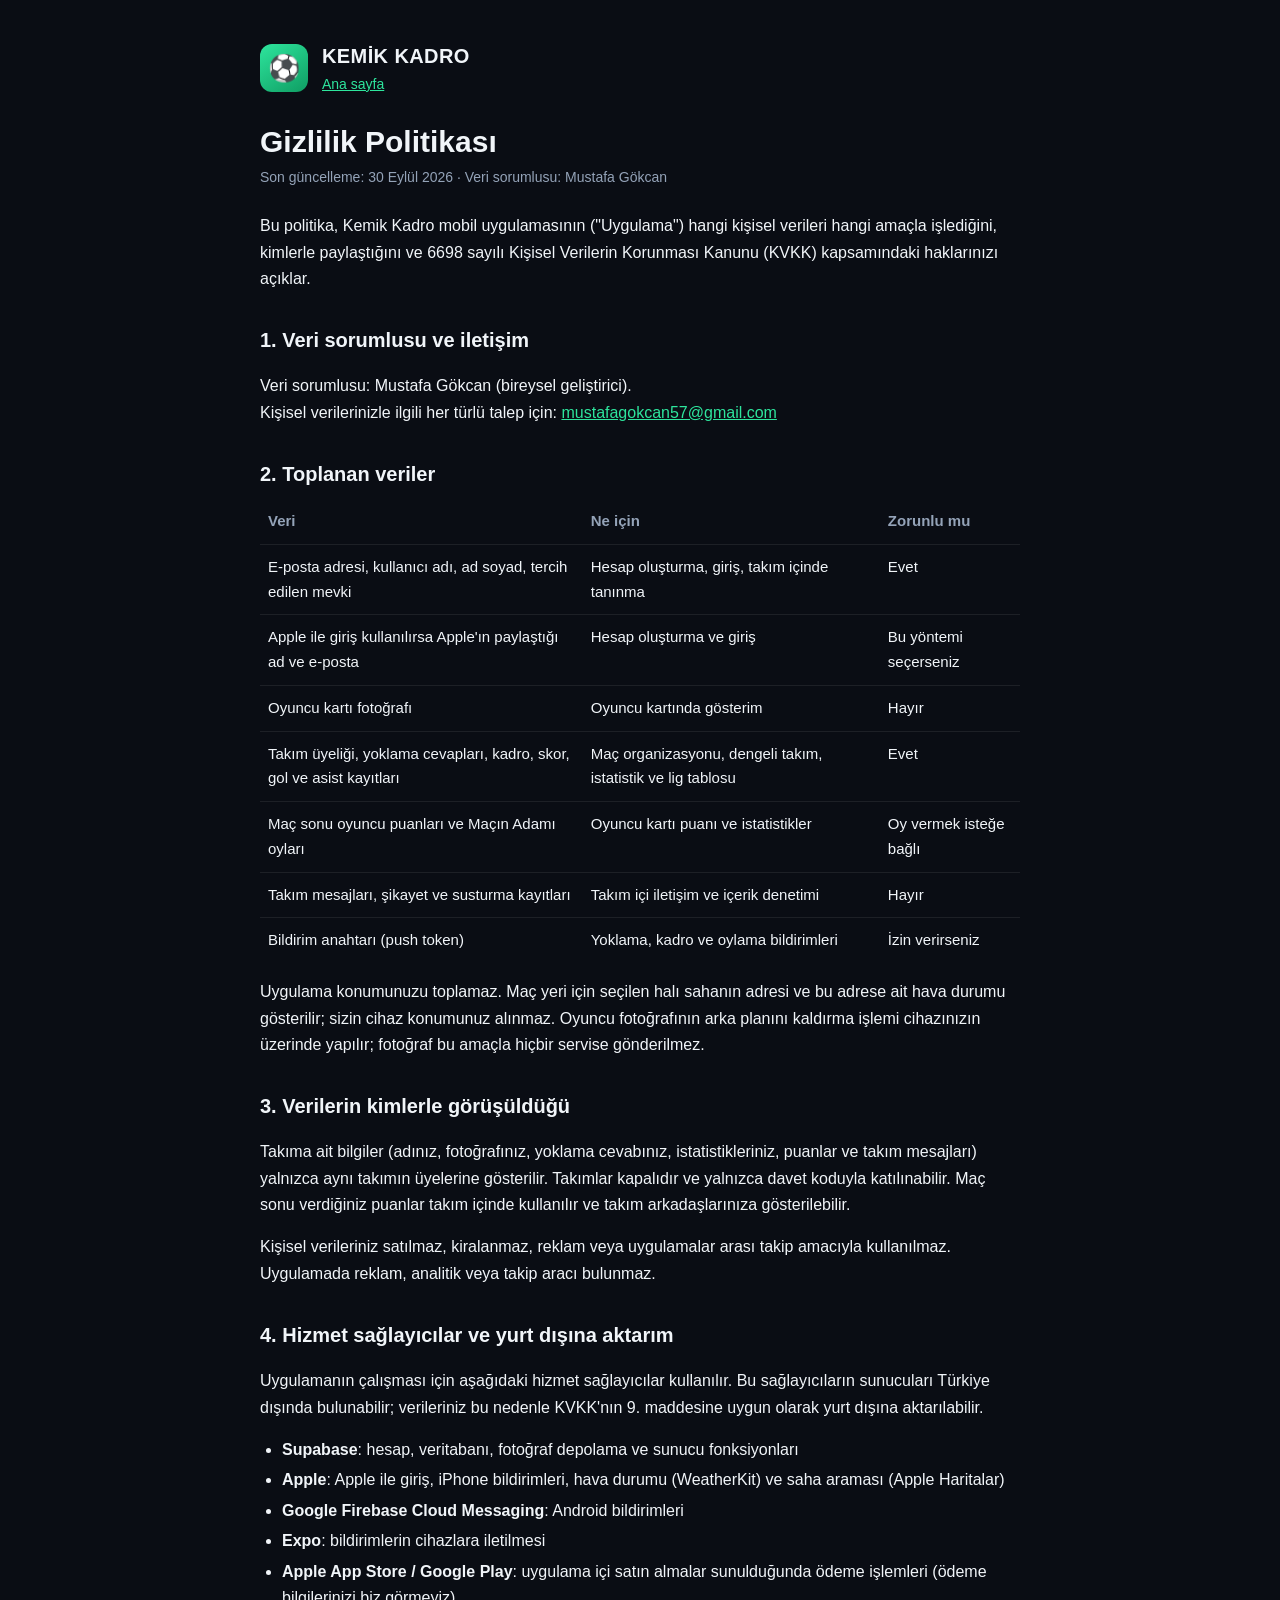
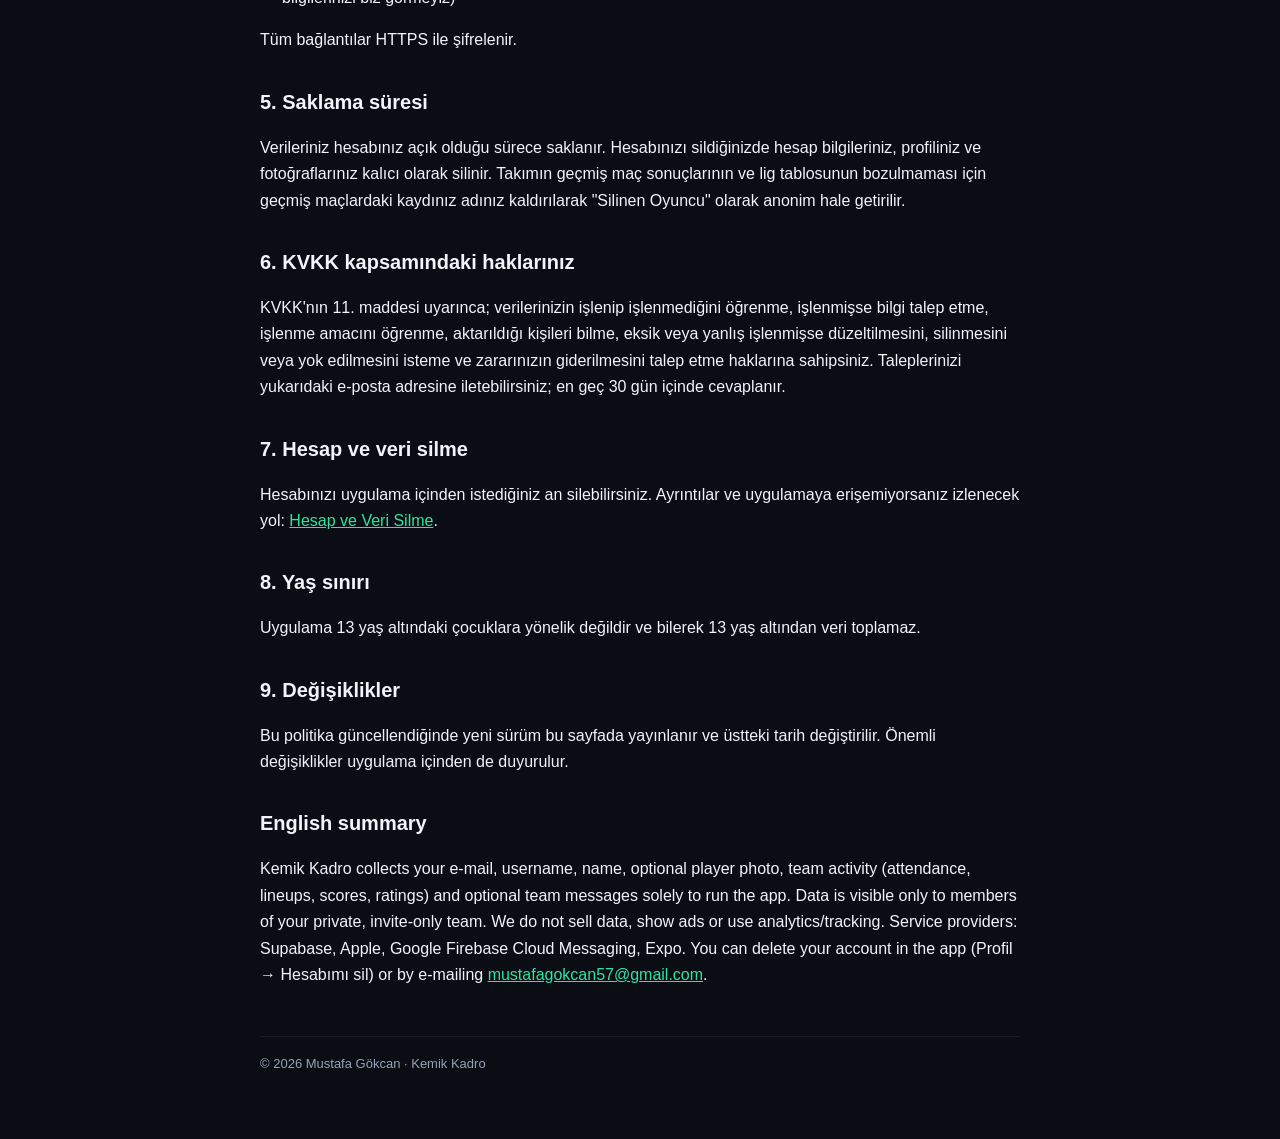
==== gizlilik/index.html @ b25c215d "Add files via upload" ====
<!doctype html>
<html lang="tr">
<head>
<meta charset="utf-8">
<meta name="viewport" content="width=device-width, initial-scale=1">
<title>Gizlilik Politikası · Kemik Kadro</title>
<link rel="stylesheet" href="../style.css">
</head>
<body>
<main>
  <header>
    <div class="logo">⚽</div>
    <div><b>KEMİK KADRO</b><span><a href="../">Ana sayfa</a></span></div>
  </header>

  <h1>Gizlilik Politikası</h1>
  <p class="meta">Son güncelleme: 30 Eylül 2026 · Veri sorumlusu: Mustafa Gökcan</p>

  <p>Bu politika, Kemik Kadro mobil uygulamasının ("Uygulama") hangi kişisel verileri hangi amaçla işlediğini, kimlerle paylaştığını ve 6698 sayılı Kişisel Verilerin Korunması Kanunu (KVKK) kapsamındaki haklarınızı açıklar.</p>

  <h2>1. Veri sorumlusu ve iletişim</h2>
  <p>Veri sorumlusu: Mustafa Gökcan (bireysel geliştirici).<br>
  Kişisel verilerinizle ilgili her türlü talep için: <a href="mailto:mustafagokcan57@gmail.com">mustafagokcan57@gmail.com</a></p>

  <h2>2. Toplanan veriler</h2>
  <div class="tablewrap">
  <table>
    <tr><th>Veri</th><th>Ne için</th><th>Zorunlu mu</th></tr>
    <tr><td>E-posta adresi, kullanıcı adı, ad soyad, tercih edilen mevki</td><td>Hesap oluşturma, giriş, takım içinde tanınma</td><td>Evet</td></tr>
    <tr><td>Apple ile giriş kullanılırsa Apple'ın paylaştığı ad ve e-posta</td><td>Hesap oluşturma ve giriş</td><td>Bu yöntemi seçerseniz</td></tr>
    <tr><td>Oyuncu kartı fotoğrafı</td><td>Oyuncu kartında gösterim</td><td>Hayır</td></tr>
    <tr><td>Takım üyeliği, yoklama cevapları, kadro, skor, gol ve asist kayıtları</td><td>Maç organizasyonu, dengeli takım, istatistik ve lig tablosu</td><td>Evet</td></tr>
    <tr><td>Maç sonu oyuncu puanları ve Maçın Adamı oyları</td><td>Oyuncu kartı puanı ve istatistikler</td><td>Oy vermek isteğe bağlı</td></tr>
    <tr><td>Takım mesajları, şikayet ve susturma kayıtları</td><td>Takım içi iletişim ve içerik denetimi</td><td>Hayır</td></tr>
    <tr><td>Bildirim anahtarı (push token)</td><td>Yoklama, kadro ve oylama bildirimleri</td><td>İzin verirseniz</td></tr>
  </table>
  </div>
  <p>Uygulama konumunuzu toplamaz. Maç yeri için seçilen halı sahanın adresi ve bu adrese ait hava durumu gösterilir; sizin cihaz konumunuz alınmaz. Oyuncu fotoğrafının arka planını kaldırma işlemi cihazınızın üzerinde yapılır; fotoğraf bu amaçla hiçbir servise gönderilmez.</p>

  <h2>3. Verilerin kimlerle görüşüldüğü</h2>
  <p>Takıma ait bilgiler (adınız, fotoğrafınız, yoklama cevabınız, istatistikleriniz, puanlar ve takım mesajları) yalnızca aynı takımın üyelerine gösterilir. Takımlar kapalıdır ve yalnızca davet koduyla katılınabilir. Maç sonu verdiğiniz puanlar takım içinde kullanılır ve takım arkadaşlarınıza gösterilebilir.</p>
  <p>Kişisel verileriniz satılmaz, kiralanmaz, reklam veya uygulamalar arası takip amacıyla kullanılmaz. Uygulamada reklam, analitik veya takip aracı bulunmaz.</p>

  <h2>4. Hizmet sağlayıcılar ve yurt dışına aktarım</h2>
  <p>Uygulamanın çalışması için aşağıdaki hizmet sağlayıcılar kullanılır. Bu sağlayıcıların sunucuları Türkiye dışında bulunabilir; verileriniz bu nedenle KVKK'nın 9. maddesine uygun olarak yurt dışına aktarılabilir.</p>
  <ul>
    <li><b>Supabase</b>: hesap, veritabanı, fotoğraf depolama ve sunucu fonksiyonları</li>
    <li><b>Apple</b>: Apple ile giriş, iPhone bildirimleri, hava durumu (WeatherKit) ve saha araması (Apple Haritalar)</li>
    <li><b>Google Firebase Cloud Messaging</b>: Android bildirimleri</li>
    <li><b>Expo</b>: bildirimlerin cihazlara iletilmesi</li>
    <li><b>Apple App Store / Google Play</b>: uygulama içi satın almalar sunulduğunda ödeme işlemleri (ödeme bilgilerinizi biz görmeyiz)</li>
  </ul>
  <p>Tüm bağlantılar HTTPS ile şifrelenir.</p>

  <h2>5. Saklama süresi</h2>
  <p>Verileriniz hesabınız açık olduğu sürece saklanır. Hesabınızı sildiğinizde hesap bilgileriniz, profiliniz ve fotoğraflarınız kalıcı olarak silinir. Takımın geçmiş maç sonuçlarının ve lig tablosunun bozulmaması için geçmiş maçlardaki kaydınız adınız kaldırılarak "Silinen Oyuncu" olarak anonim hale getirilir.</p>

  <h2>6. KVKK kapsamındaki haklarınız</h2>
  <p>KVKK'nın 11. maddesi uyarınca; verilerinizin işlenip işlenmediğini öğrenme, işlenmişse bilgi talep etme, işlenme amacını öğrenme, aktarıldığı kişileri bilme, eksik veya yanlış işlenmişse düzeltilmesini, silinmesini veya yok edilmesini isteme ve zararınızın giderilmesini talep etme haklarına sahipsiniz. Taleplerinizi yukarıdaki e-posta adresine iletebilirsiniz; en geç 30 gün içinde cevaplanır.</p>

  <h2>7. Hesap ve veri silme</h2>
  <p>Hesabınızı uygulama içinden istediğiniz an silebilirsiniz. Ayrıntılar ve uygulamaya erişemiyorsanız izlenecek yol: <a href="../hesap-silme/">Hesap ve Veri Silme</a>.</p>

  <h2>8. Yaş sınırı</h2>
  <p>Uygulama 13 yaş altındaki çocuklara yönelik değildir ve bilerek 13 yaş altından veri toplamaz.</p>

  <h2>9. Değişiklikler</h2>
  <p>Bu politika güncellendiğinde yeni sürüm bu sayfada yayınlanır ve üstteki tarih değiştirilir. Önemli değişiklikler uygulama içinden de duyurulur.</p>

  <h2>English summary</h2>
  <p>Kemik Kadro collects your e-mail, username, name, optional player photo, team activity (attendance, lineups, scores, ratings) and optional team messages solely to run the app. Data is visible only to members of your private, invite-only team. We do not sell data, show ads or use analytics/tracking. Service providers: Supabase, Apple, Google Firebase Cloud Messaging, Expo. You can delete your account in the app (Profil → Hesabımı sil) or by e-mailing <a href="mailto:mustafagokcan57@gmail.com">mustafagokcan57@gmail.com</a>.</p>

  <footer>© 2026 Mustafa Gökcan · Kemik Kadro</footer>
</main>
</body>
</html>
---- style.css ----
:root {
  --bg: #0a0d14;
  --card: #131722;
  --line: rgba(255, 255, 255, 0.08);
  --fg: #f1f5f9;
  --muted: #94a3b8;
  --accent: #2ee59d;
  color-scheme: dark;
}
* { box-sizing: border-box; }
body {
  margin: 0;
  background: var(--bg);
  color: var(--fg);
  font: 16px/1.65 -apple-system, "Segoe UI", Roboto, "Helvetica Neue", Arial, sans-serif;
  padding: 40px 16px 64px;
}
main { max-width: 760px; margin: 0 auto; }
a { color: var(--accent); }
header { display: flex; align-items: center; gap: 14px; margin-bottom: 28px; }
.logo {
  width: 48px; height: 48px; border-radius: 12px; flex-shrink: 0;
  background: linear-gradient(145deg, #2ee59d, #0f9d63);
  display: grid; place-items: center; font-size: 26px;
}
header b { font-size: 20px; letter-spacing: 0.02em; }
header span { display: block; color: var(--muted); font-size: 14px; }
h1 { font-size: 30px; line-height: 1.2; margin: 0 0 6px; }
h2 { font-size: 20px; margin: 32px 0 8px; }
.meta { color: var(--muted); font-size: 14px; margin: 0 0 24px; }
.card { background: var(--card); border: 1px solid var(--line); border-radius: 16px; padding: 18px 20px; margin: 16px 0; }
ul, ol { padding-left: 22px; }
li { margin: 4px 0; }
table { width: 100%; border-collapse: collapse; font-size: 15px; }
th, td { text-align: left; padding: 10px 8px; border-top: 1px solid var(--line); vertical-align: top; }
th { color: var(--muted); font-weight: 600; border-top: 0; }
.tablewrap { overflow-x: auto; }
nav { display: flex; flex-wrap: wrap; gap: 10px; margin: 20px 0; }
nav a {
  text-decoration: none; background: var(--card); border: 1px solid var(--line);
  padding: 10px 16px; border-radius: 12px; color: var(--fg);
}
footer { margin-top: 48px; color: var(--muted); font-size: 13px; border-top: 1px solid var(--line); padding-top: 16px; }
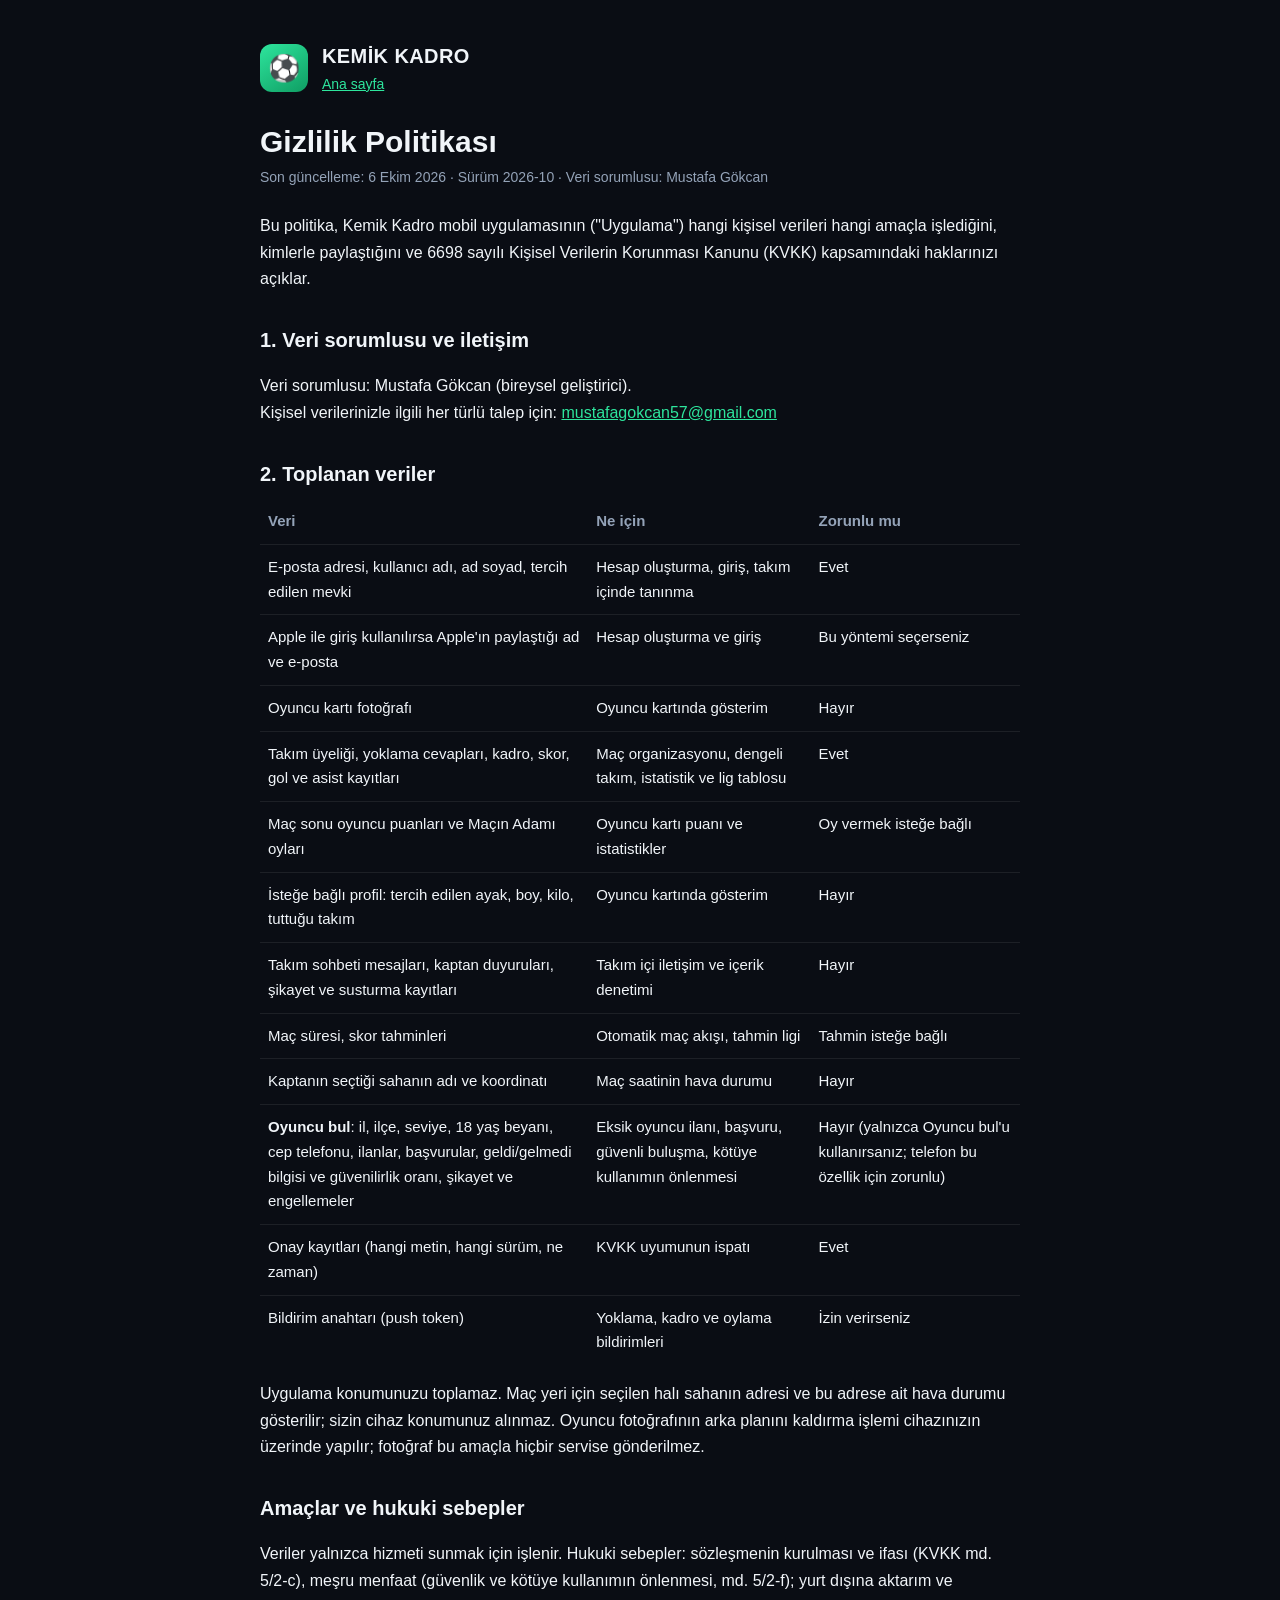
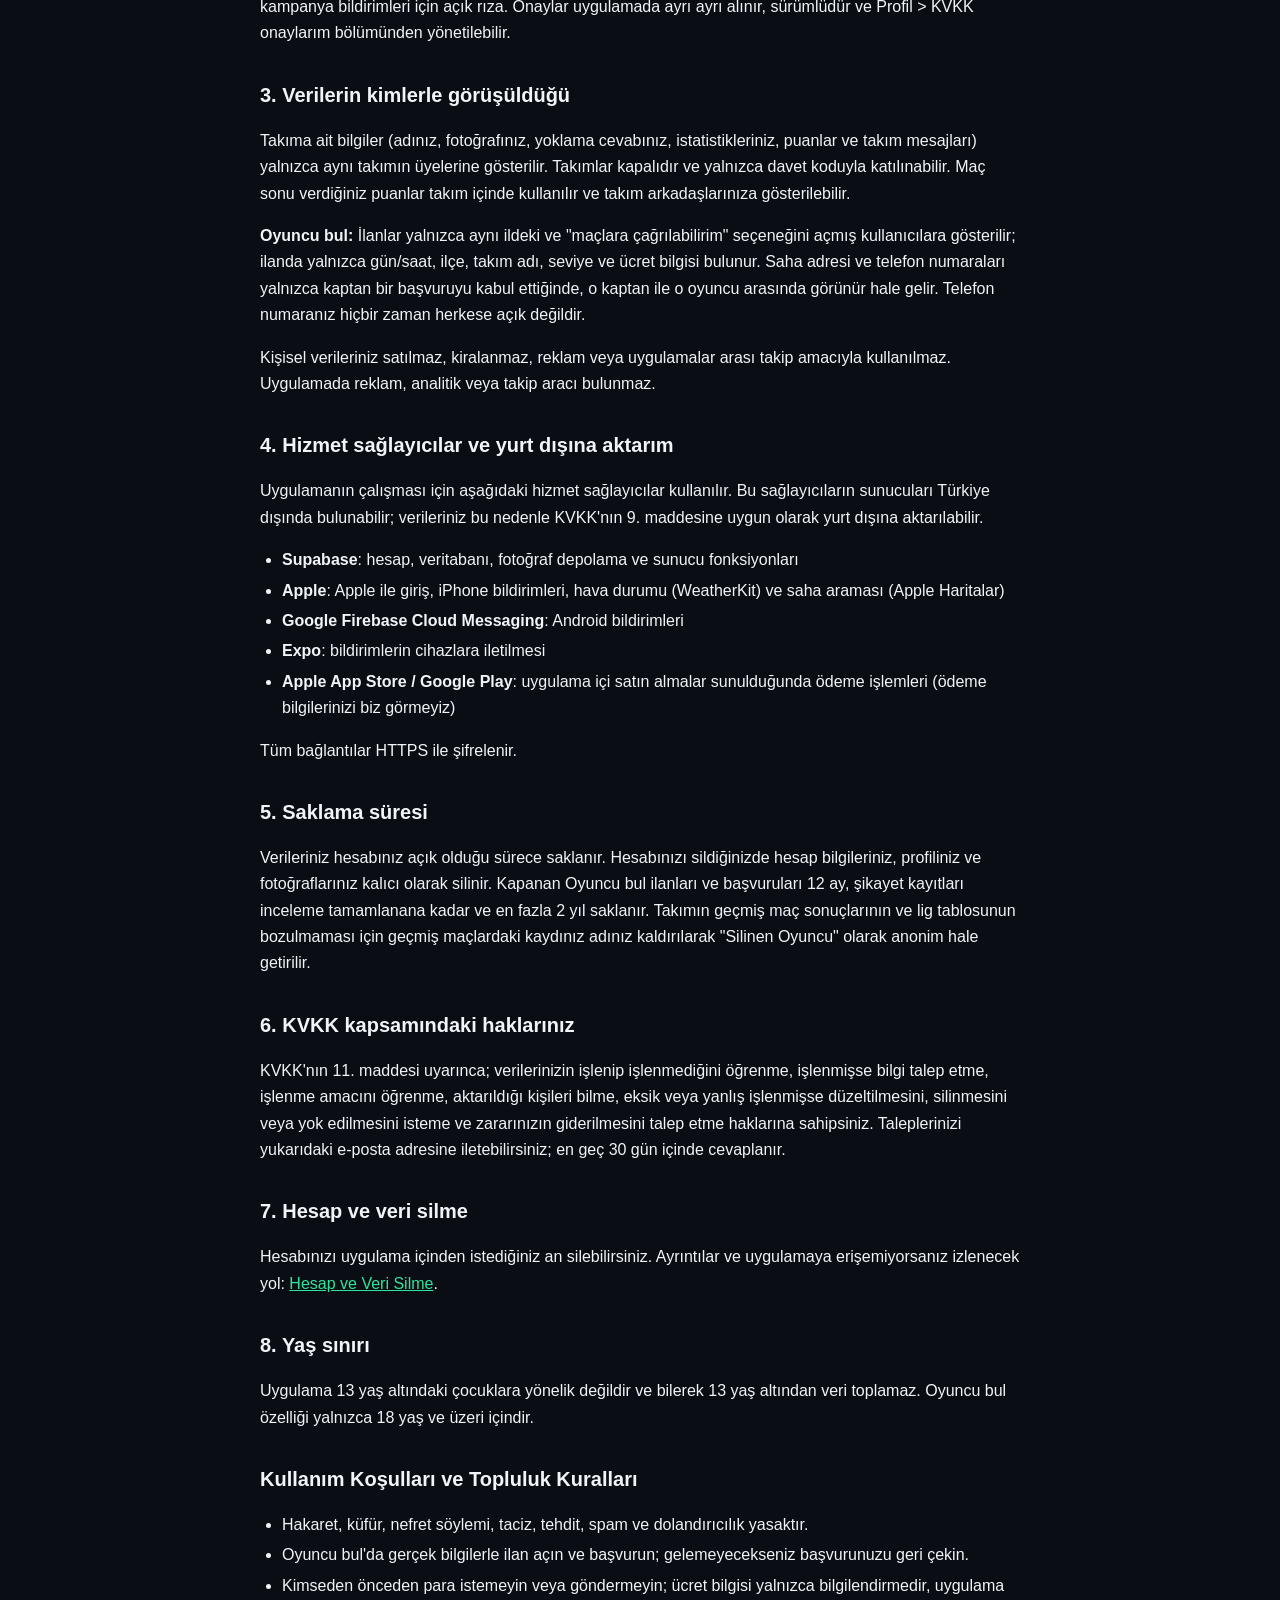
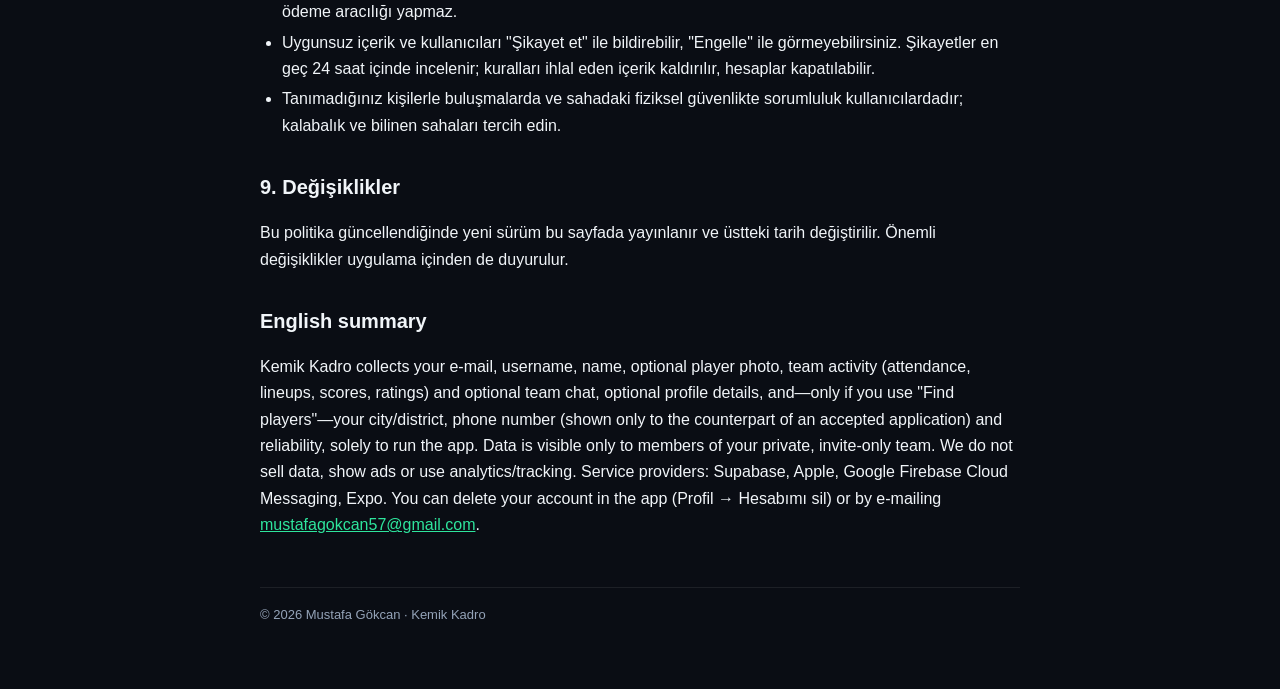
==== commit 322ee3ae: "Gizlilik politikasi: KVKK onaylari, Oyuncu bul, sohbet, Topluluk Kurallari (Ekim 2026)" ====
--- a/gizlilik/index.html
+++ b/gizlilik/index.html
@@ -14,7 +14,7 @@
   </header>
 
   <h1>Gizlilik Politikası</h1>
-  <p class="meta">Son güncelleme: 30 Eylül 2026 · Veri sorumlusu: Mustafa Gökcan</p>
+  <p class="meta">Son güncelleme: 6 Ekim 2026 · Sürüm 2026-10 · Veri sorumlusu: Mustafa Gökcan</p>
 
   <p>Bu politika, Kemik Kadro mobil uygulamasının ("Uygulama") hangi kişisel verileri hangi amaçla işlediğini, kimlerle paylaştığını ve 6698 sayılı Kişisel Verilerin Korunması Kanunu (KVKK) kapsamındaki haklarınızı açıklar.</p>
 
@@ -31,14 +31,23 @@
     <tr><td>Oyuncu kartı fotoğrafı</td><td>Oyuncu kartında gösterim</td><td>Hayır</td></tr>
     <tr><td>Takım üyeliği, yoklama cevapları, kadro, skor, gol ve asist kayıtları</td><td>Maç organizasyonu, dengeli takım, istatistik ve lig tablosu</td><td>Evet</td></tr>
     <tr><td>Maç sonu oyuncu puanları ve Maçın Adamı oyları</td><td>Oyuncu kartı puanı ve istatistikler</td><td>Oy vermek isteğe bağlı</td></tr>
-    <tr><td>Takım mesajları, şikayet ve susturma kayıtları</td><td>Takım içi iletişim ve içerik denetimi</td><td>Hayır</td></tr>
+    <tr><td>İsteğe bağlı profil: tercih edilen ayak, boy, kilo, tuttuğu takım</td><td>Oyuncu kartında gösterim</td><td>Hayır</td></tr>
+    <tr><td>Takım sohbeti mesajları, kaptan duyuruları, şikayet ve susturma kayıtları</td><td>Takım içi iletişim ve içerik denetimi</td><td>Hayır</td></tr>
+    <tr><td>Maç süresi, skor tahminleri</td><td>Otomatik maç akışı, tahmin ligi</td><td>Tahmin isteğe bağlı</td></tr>
+    <tr><td>Kaptanın seçtiği sahanın adı ve koordinatı</td><td>Maç saatinin hava durumu</td><td>Hayır</td></tr>
+    <tr><td><b>Oyuncu bul</b>: il, ilçe, seviye, 18 yaş beyanı, cep telefonu, ilanlar, başvurular, geldi/gelmedi bilgisi ve güvenilirlik oranı, şikayet ve engellemeler</td><td>Eksik oyuncu ilanı, başvuru, güvenli buluşma, kötüye kullanımın önlenmesi</td><td>Hayır (yalnızca Oyuncu bul'u kullanırsanız; telefon bu özellik için zorunlu)</td></tr>
+    <tr><td>Onay kayıtları (hangi metin, hangi sürüm, ne zaman)</td><td>KVKK uyumunun ispatı</td><td>Evet</td></tr>
     <tr><td>Bildirim anahtarı (push token)</td><td>Yoklama, kadro ve oylama bildirimleri</td><td>İzin verirseniz</td></tr>
   </table>
   </div>
   <p>Uygulama konumunuzu toplamaz. Maç yeri için seçilen halı sahanın adresi ve bu adrese ait hava durumu gösterilir; sizin cihaz konumunuz alınmaz. Oyuncu fotoğrafının arka planını kaldırma işlemi cihazınızın üzerinde yapılır; fotoğraf bu amaçla hiçbir servise gönderilmez.</p>
 
+  <h2>Amaçlar ve hukuki sebepler</h2>
+  <p>Veriler yalnızca hizmeti sunmak için işlenir. Hukuki sebepler: sözleşmenin kurulması ve ifası (KVKK md. 5/2-c), meşru menfaat (güvenlik ve kötüye kullanımın önlenmesi, md. 5/2-f); yurt dışına aktarım ve kampanya bildirimleri için açık rıza. Onaylar uygulamada ayrı ayrı alınır, sürümlüdür ve Profil &gt; KVKK onaylarım bölümünden yönetilebilir.</p>
+
   <h2>3. Verilerin kimlerle görüşüldüğü</h2>
   <p>Takıma ait bilgiler (adınız, fotoğrafınız, yoklama cevabınız, istatistikleriniz, puanlar ve takım mesajları) yalnızca aynı takımın üyelerine gösterilir. Takımlar kapalıdır ve yalnızca davet koduyla katılınabilir. Maç sonu verdiğiniz puanlar takım içinde kullanılır ve takım arkadaşlarınıza gösterilebilir.</p>
+  <p><b>Oyuncu bul:</b> İlanlar yalnızca aynı ildeki ve "maçlara çağrılabilirim" seçeneğini açmış kullanıcılara gösterilir; ilanda yalnızca gün/saat, ilçe, takım adı, seviye ve ücret bilgisi bulunur. Saha adresi ve telefon numaraları yalnızca kaptan bir başvuruyu kabul ettiğinde, o kaptan ile o oyuncu arasında görünür hale gelir. Telefon numaranız hiçbir zaman herkese açık değildir.</p>
   <p>Kişisel verileriniz satılmaz, kiralanmaz, reklam veya uygulamalar arası takip amacıyla kullanılmaz. Uygulamada reklam, analitik veya takip aracı bulunmaz.</p>
 
   <h2>4. Hizmet sağlayıcılar ve yurt dışına aktarım</h2>
@@ -53,7 +62,7 @@
   <p>Tüm bağlantılar HTTPS ile şifrelenir.</p>
 
   <h2>5. Saklama süresi</h2>
-  <p>Verileriniz hesabınız açık olduğu sürece saklanır. Hesabınızı sildiğinizde hesap bilgileriniz, profiliniz ve fotoğraflarınız kalıcı olarak silinir. Takımın geçmiş maç sonuçlarının ve lig tablosunun bozulmaması için geçmiş maçlardaki kaydınız adınız kaldırılarak "Silinen Oyuncu" olarak anonim hale getirilir.</p>
+  <p>Verileriniz hesabınız açık olduğu sürece saklanır. Hesabınızı sildiğinizde hesap bilgileriniz, profiliniz ve fotoğraflarınız kalıcı olarak silinir. Kapanan Oyuncu bul ilanları ve başvuruları 12 ay, şikayet kayıtları inceleme tamamlanana kadar ve en fazla 2 yıl saklanır. Takımın geçmiş maç sonuçlarının ve lig tablosunun bozulmaması için geçmiş maçlardaki kaydınız adınız kaldırılarak "Silinen Oyuncu" olarak anonim hale getirilir.</p>
 
   <h2>6. KVKK kapsamındaki haklarınız</h2>
   <p>KVKK'nın 11. maddesi uyarınca; verilerinizin işlenip işlenmediğini öğrenme, işlenmişse bilgi talep etme, işlenme amacını öğrenme, aktarıldığı kişileri bilme, eksik veya yanlış işlenmişse düzeltilmesini, silinmesini veya yok edilmesini isteme ve zararınızın giderilmesini talep etme haklarına sahipsiniz. Taleplerinizi yukarıdaki e-posta adresine iletebilirsiniz; en geç 30 gün içinde cevaplanır.</p>
@@ -62,13 +71,22 @@
   <p>Hesabınızı uygulama içinden istediğiniz an silebilirsiniz. Ayrıntılar ve uygulamaya erişemiyorsanız izlenecek yol: <a href="../hesap-silme/">Hesap ve Veri Silme</a>.</p>
 
   <h2>8. Yaş sınırı</h2>
-  <p>Uygulama 13 yaş altındaki çocuklara yönelik değildir ve bilerek 13 yaş altından veri toplamaz.</p>
+  <p>Uygulama 13 yaş altındaki çocuklara yönelik değildir ve bilerek 13 yaş altından veri toplamaz. Oyuncu bul özelliği yalnızca 18 yaş ve üzeri içindir.</p>
+
+  <h2 id="kosullar">Kullanım Koşulları ve Topluluk Kuralları</h2>
+  <ul>
+    <li>Hakaret, küfür, nefret söylemi, taciz, tehdit, spam ve dolandırıcılık yasaktır.</li>
+    <li>Oyuncu bul'da gerçek bilgilerle ilan açın ve başvurun; gelemeyecekseniz başvurunuzu geri çekin.</li>
+    <li>Kimseden önceden para istemeyin veya göndermeyin; ücret bilgisi yalnızca bilgilendirmedir, uygulama ödeme aracılığı yapmaz.</li>
+    <li>Uygunsuz içerik ve kullanıcıları "Şikayet et" ile bildirebilir, "Engelle" ile görmeyebilirsiniz. Şikayetler en geç 24 saat içinde incelenir; kuralları ihlal eden içerik kaldırılır, hesaplar kapatılabilir.</li>
+    <li>Tanımadığınız kişilerle buluşmalarda ve sahadaki fiziksel güvenlikte sorumluluk kullanıcılardadır; kalabalık ve bilinen sahaları tercih edin.</li>
+  </ul>
 
   <h2>9. Değişiklikler</h2>
   <p>Bu politika güncellendiğinde yeni sürüm bu sayfada yayınlanır ve üstteki tarih değiştirilir. Önemli değişiklikler uygulama içinden de duyurulur.</p>
 
   <h2>English summary</h2>
-  <p>Kemik Kadro collects your e-mail, username, name, optional player photo, team activity (attendance, lineups, scores, ratings) and optional team messages solely to run the app. Data is visible only to members of your private, invite-only team. We do not sell data, show ads or use analytics/tracking. Service providers: Supabase, Apple, Google Firebase Cloud Messaging, Expo. You can delete your account in the app (Profil → Hesabımı sil) or by e-mailing <a href="mailto:mustafagokcan57@gmail.com">mustafagokcan57@gmail.com</a>.</p>
+  <p>Kemik Kadro collects your e-mail, username, name, optional player photo, team activity (attendance, lineups, scores, ratings) and optional team chat, optional profile details, and—only if you use "Find players"—your city/district, phone number (shown only to the counterpart of an accepted application) and reliability, solely to run the app. Data is visible only to members of your private, invite-only team. We do not sell data, show ads or use analytics/tracking. Service providers: Supabase, Apple, Google Firebase Cloud Messaging, Expo. You can delete your account in the app (Profil → Hesabımı sil) or by e-mailing <a href="mailto:mustafagokcan57@gmail.com">mustafagokcan57@gmail.com</a>.</p>
 
   <footer>© 2026 Mustafa Gökcan · Kemik Kadro</footer>
 </main>
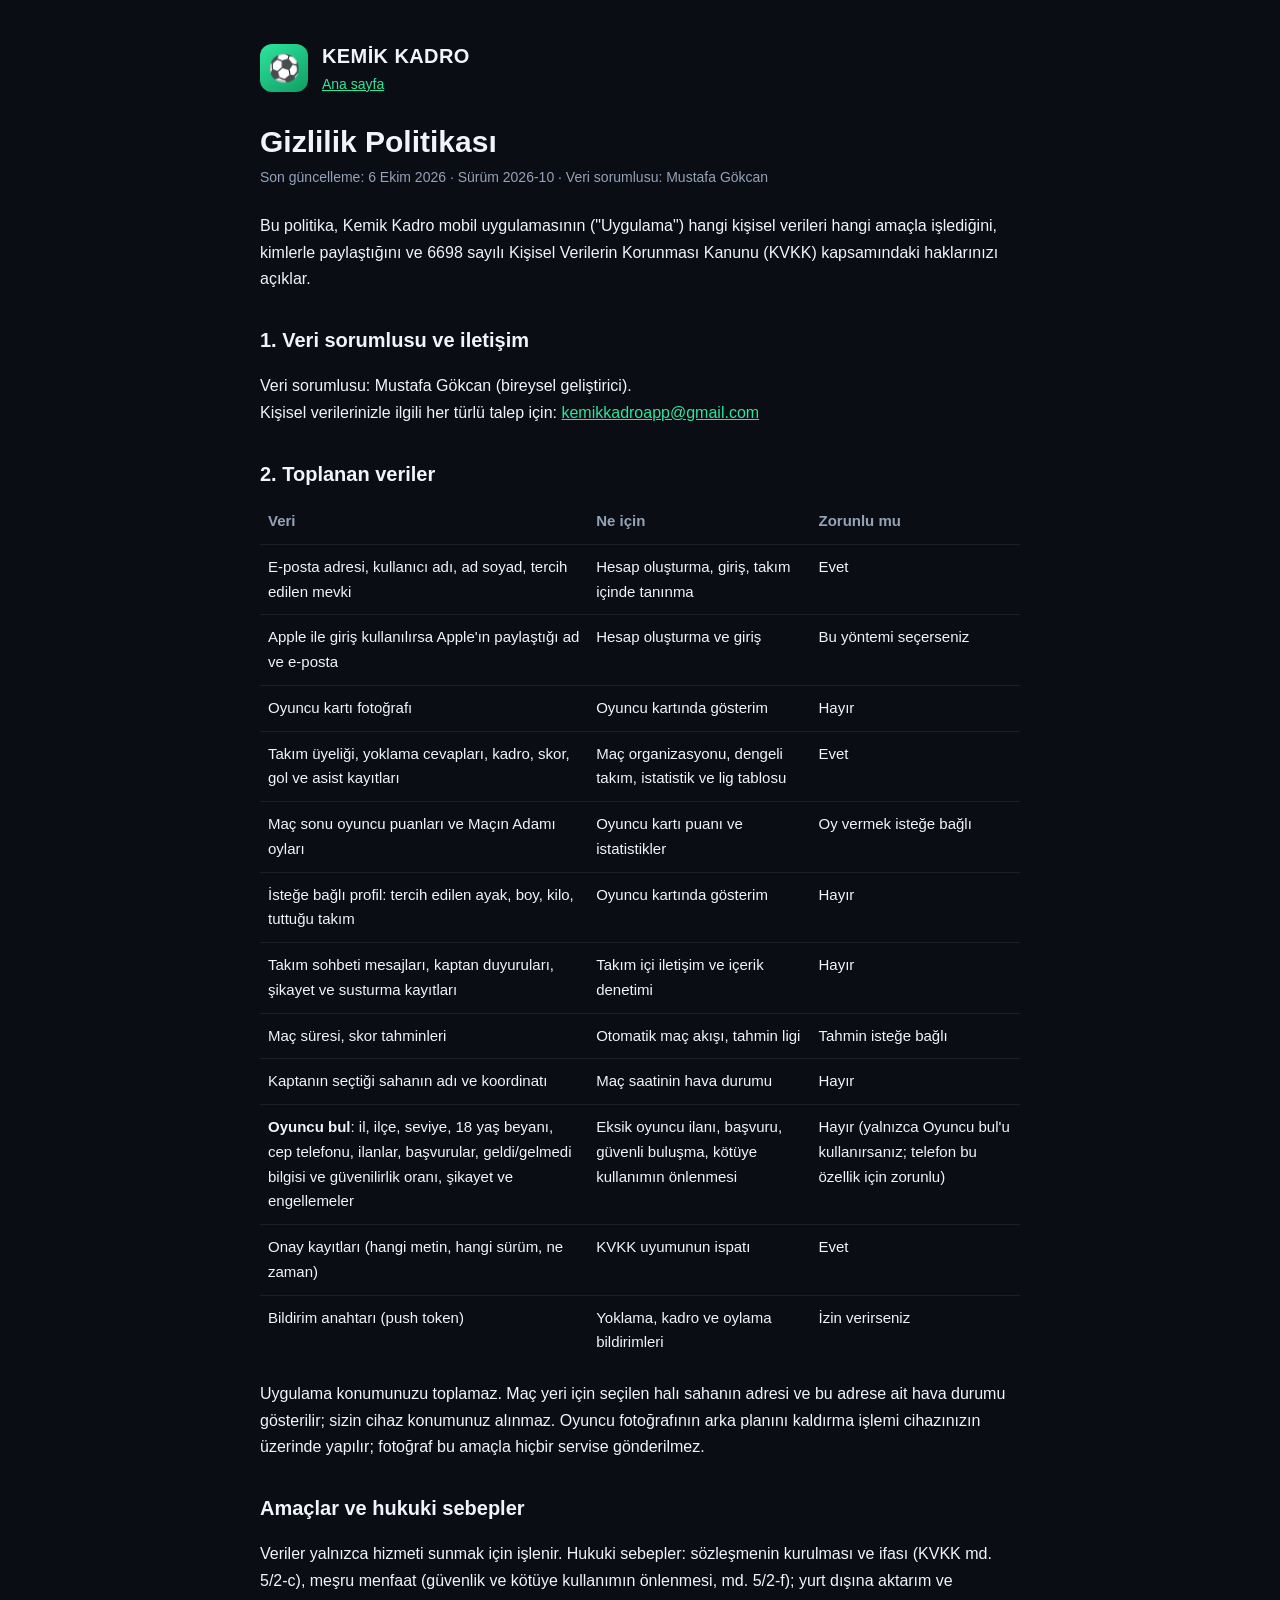
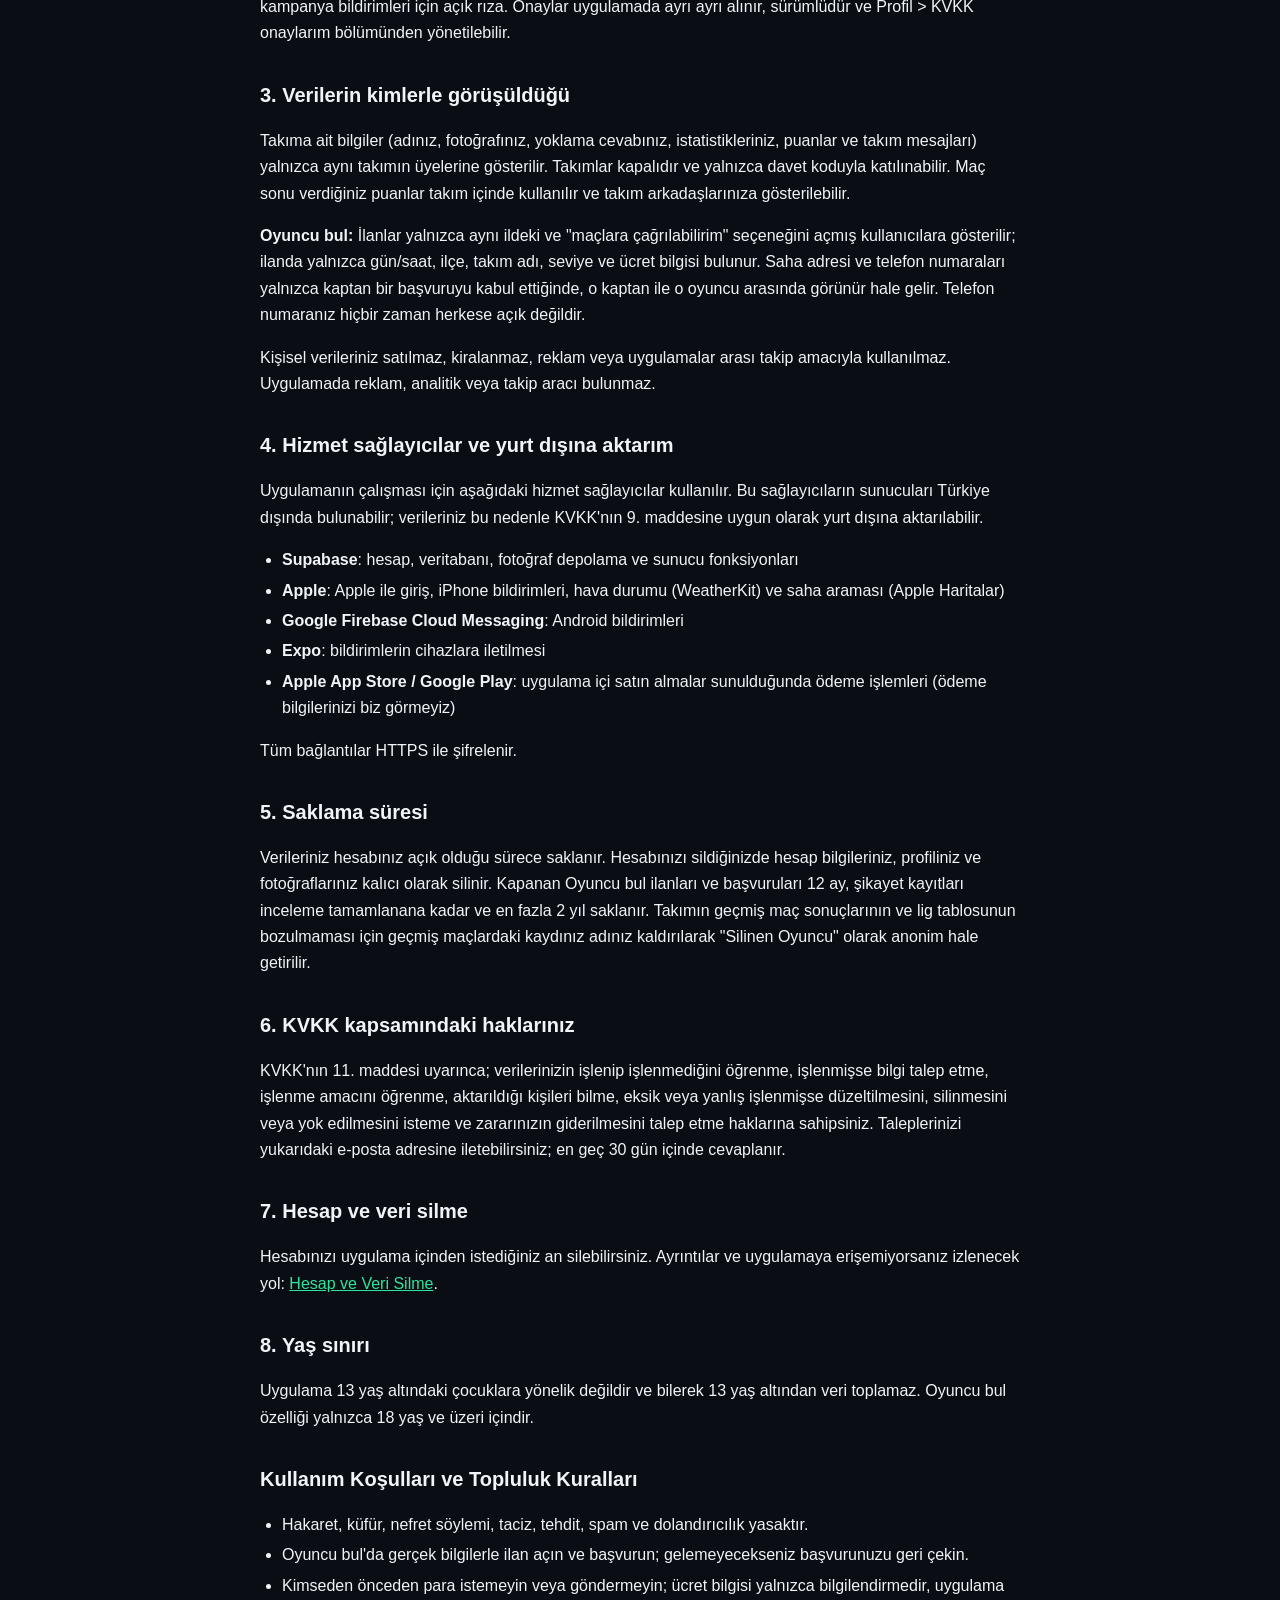
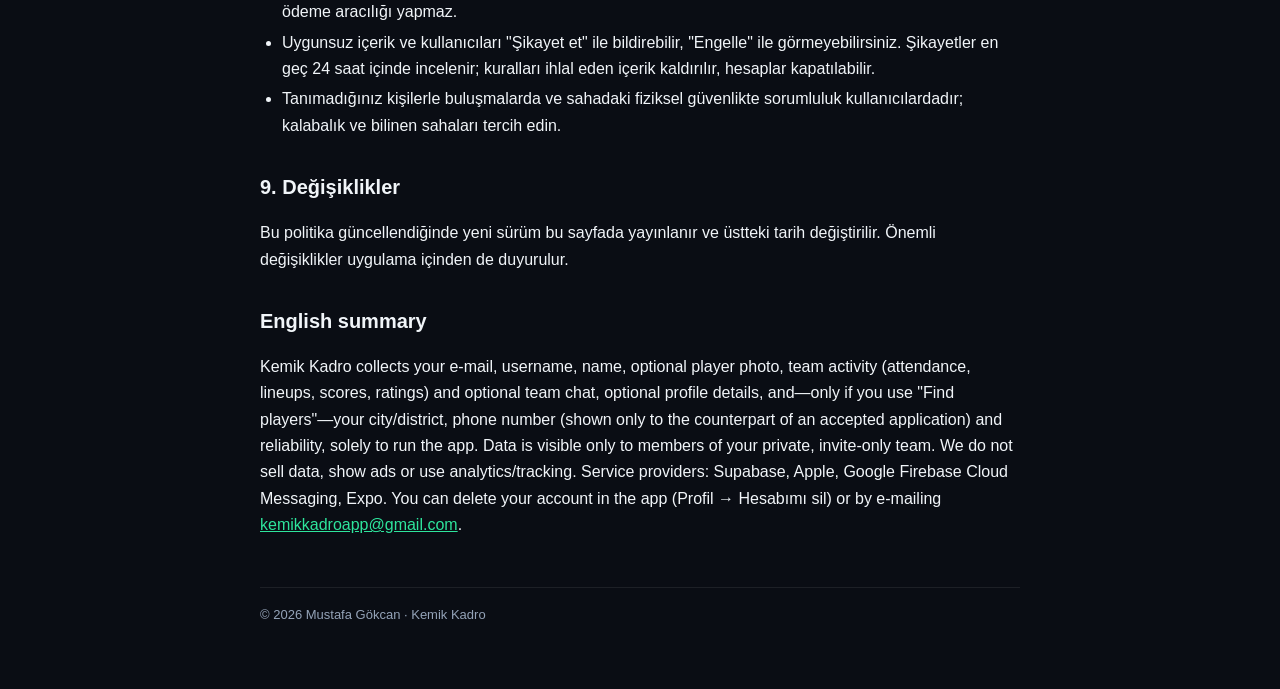
==== commit 0c51fecb: "Iletisim adresi: kemikkadroapp@gmail.com" ====
--- a/gizlilik/index.html
+++ b/gizlilik/index.html
@@ -20,7 +20,7 @@
 
   <h2>1. Veri sorumlusu ve iletişim</h2>
   <p>Veri sorumlusu: Mustafa Gökcan (bireysel geliştirici).<br>
-  Kişisel verilerinizle ilgili her türlü talep için: <a href="mailto:mustafagokcan57@gmail.com">mustafagokcan57@gmail.com</a></p>
+  Kişisel verilerinizle ilgili her türlü talep için: <a href="mailto:kemikkadroapp@gmail.com">kemikkadroapp@gmail.com</a></p>
 
   <h2>2. Toplanan veriler</h2>
   <div class="tablewrap">
@@ -86,7 +86,7 @@
   <p>Bu politika güncellendiğinde yeni sürüm bu sayfada yayınlanır ve üstteki tarih değiştirilir. Önemli değişiklikler uygulama içinden de duyurulur.</p>
 
   <h2>English summary</h2>
-  <p>Kemik Kadro collects your e-mail, username, name, optional player photo, team activity (attendance, lineups, scores, ratings) and optional team chat, optional profile details, and—only if you use "Find players"—your city/district, phone number (shown only to the counterpart of an accepted application) and reliability, solely to run the app. Data is visible only to members of your private, invite-only team. We do not sell data, show ads or use analytics/tracking. Service providers: Supabase, Apple, Google Firebase Cloud Messaging, Expo. You can delete your account in the app (Profil → Hesabımı sil) or by e-mailing <a href="mailto:mustafagokcan57@gmail.com">mustafagokcan57@gmail.com</a>.</p>
+  <p>Kemik Kadro collects your e-mail, username, name, optional player photo, team activity (attendance, lineups, scores, ratings) and optional team chat, optional profile details, and—only if you use "Find players"—your city/district, phone number (shown only to the counterpart of an accepted application) and reliability, solely to run the app. Data is visible only to members of your private, invite-only team. We do not sell data, show ads or use analytics/tracking. Service providers: Supabase, Apple, Google Firebase Cloud Messaging, Expo. You can delete your account in the app (Profil → Hesabımı sil) or by e-mailing <a href="mailto:kemikkadroapp@gmail.com">kemikkadroapp@gmail.com</a>.</p>
 
   <footer>© 2026 Mustafa Gökcan · Kemik Kadro</footer>
 </main>
